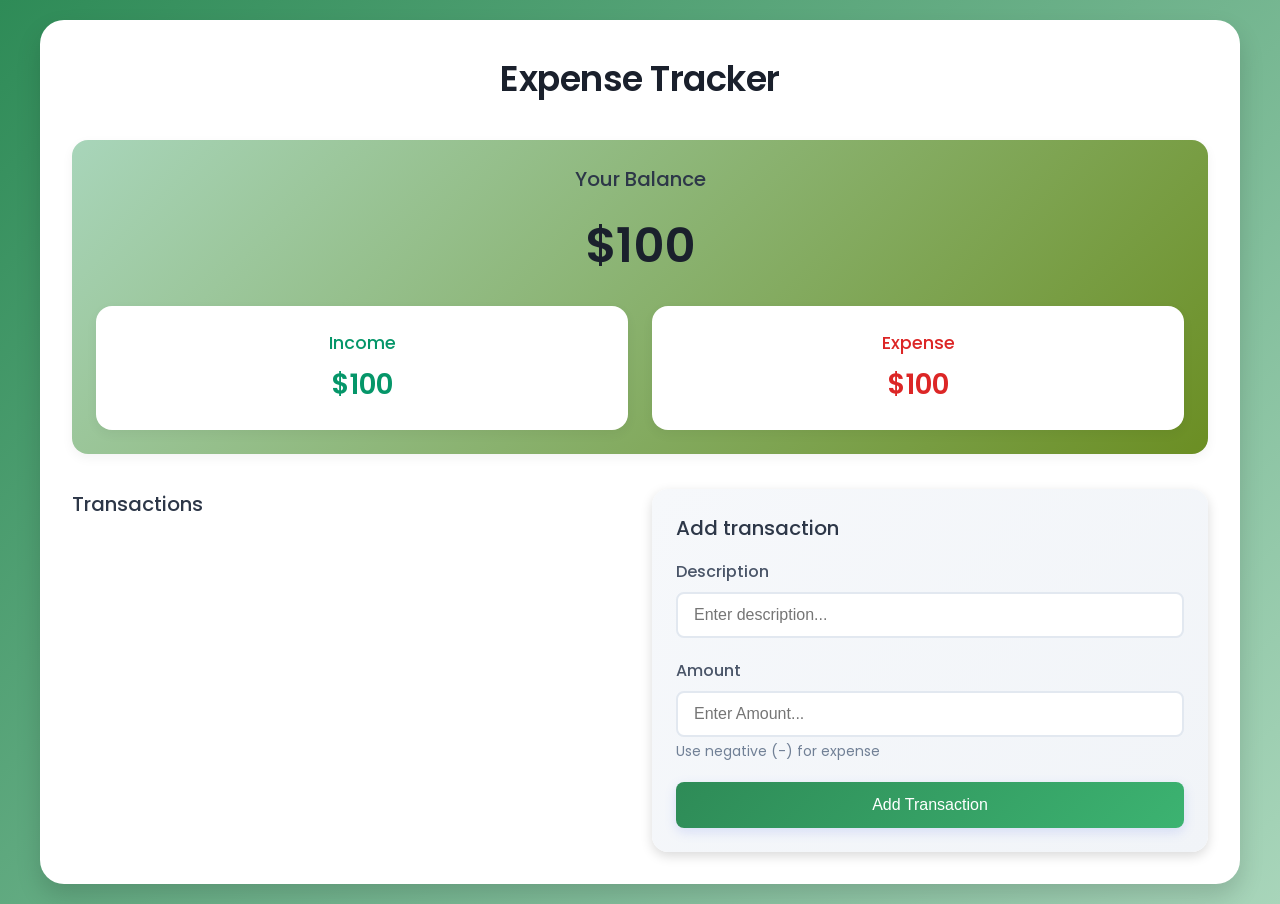
==== index.html @ af4ee6f5 "Initial commit" ====
<!doctype html>
<html lang="en">
  <head>
    <meta charset="UTF-8" />
    <meta name="viewport" content="width=device-width, initial-scale=1.0" />
    <title>Expense tracker</title>
    <link rel="stylesheet" href="style.css" />
    <link
      href="https://fonts.googleapis.com/css?family=Poppins:100,100italic,200,200italic,300,300italic,regular,italic,500,500italic,600,600italic,700,700italic,800,800italic,900,900italic"
      rel="stylesheet"
    />
  </head>
  <body>
    <div class="container">
      <h1>Expense Tracker</h1>

      <div class="balance-container">
        <h2>Your Balance</h2>
        <h1 id="balance">$100</h1>

        <div class="summary">
          <div class="income">
            <h3>Income</h3>
            <p id="income-amount">$100</p>
          </div>
          <div class="expenses">
            <h3>Expense</h3>
            <p id="expense-amount">$100</p>
          </div>
        </div>
      </div>

      <div class="main-content">

        <div class="transaction-container">
          <h2>Transactions</h2>
          <ul id="transaction-list"></ul>
        </div>

        <div class="form-container">
          <h2>Add transaction</h2>

          <form id="transaction-form">
            <div class="form-group">
              <label for="description">Description</label>
              <input
                type="text"
                id="description"
                placeholder="Enter description..."
                required
              />
            </div>

            <div class="form-group">
              <label for="amount">Amount</label>
              <input
                type="number"
                id="amount"
                placeholder="Enter Amount..."
                required
              />
              <small>Use negative (-) for expense</small>
            </div>

            <button type="submit">Add Transaction</button>
          </form>
        </div>
      </div>
    </div>

    <script src="index.js"></script>
  </body>
</html>
---- style.css ----
* {
  margin: 0;
  padding: 0;
  box-sizing: border-box;
}

body {
  background: linear-gradient(135deg, #2e8b57, #a8d5ba);
  min-height: 100vh;
  font-family: "Poppins", sans-serif;
  display: flex;
  align-items: center;
  justify-content: center;
  padding: 20px;
  color: #2d3436;
}

.container {
  width: 100%;
  max-width: 1200px;
  background-color: #fff;
  padding: 2rem;
  border-radius: 24px;
  box-shadow: 0 12px 24px rgba(0, 0, 0, 0.15);
}

h1 {
  text-align: center;
  color: #1a202c;
  margin-bottom: 35px;
  font-size: 2.2rem;
  font-weight: 600;
  letter-spacing: -0.5px;
}

h2 {
  color: #2d3748;
  margin-bottom: 1rem;
  font-size: 1.25rem;
  font-weight: 500;
}

.balance-container {
  text-align: center;
  margin-bottom: 35px;
  padding: 24px;
  background: linear-gradient(135deg, #a8d5ba, #6b8e23);
  border-radius: 1rem;
  box-shadow: 0 4px 12px rgba(0, 0, 0, 0.05);
}

.balance-container h1 {
  font-size: 3rem;
  margin: 15px 0;
}

.summary {
  display: grid;
  grid-template-columns: 1fr 1fr;
  gap: 24px;
  margin-top: 24px;
}

.main-content {
  display: grid;
  grid-template-columns: 1fr 1fr;
  gap: 24px;
}

.income,
.expenses {
  background-color: white;
  padding: 24px;
  border-radius: 1rem;
  box-shadow: 0 4px 12px rgba(0, 0, 0, 0.05);
  transition: transform 0.2s ease;
}

.income:hover,
.expenses:hover {
  transform: translateY(-2px);
}

.income h3 {
  color: #059669;
  font-size: 1.1rem;
  font-weight: 500;
}

.expenses h3 {
  color: #dc2626;
  font-size: 1.1rem;
  font-weight: 500;
}

.income p,
.expenses p {
  margin-top: 8px;
  font-size: 1.75rem;
  font-weight: 600;
}

.income p {
  color: #059669;
}

.expenses p {
  color: #dc2626;
}

.transaction-container {
  height: 100%;
  display: flex;
  flex-direction: column;
}

#transaction-list {
  list-style: none;
  max-height: 500px;
  overflow-y: auto;
  padding-right: 8px;
  flex-grow: 1;
}

#transaction-list::-webkit-scrollbar {
  width: 8px;
}

#transaction-list::-webkit-scrollbar-track {
  /* track is the bg of the scrollbar */
  background-color: #f1f1f1;
  border-radius: 4px;
}
#transaction-list::-webkit-scrollbar-thumb {
  /* thumb is the draggble part of the scrollbar */
  background-color: #cbd5e0;
  border-radius: 4px;
}
#transaction-list::-webkit-scrollbar-thumb:hover {
  background-color: #a0aec0;
}

.transaction {
  display: flex;
  justify-content: space-between;
  align-items: center;
  padding: 1rem 1.2rem;
  margin-bottom: 12px;
  border-radius: 12px;
  background-color: #fff;
  box-shadow: 0 2px 8px rgba(0, 0, 0, 0.05);
  transition: all 0.2s ease;
  border-right: 5px solid;
  animation: slideIn 0.3s ease;
}

@keyframes slideIn {
  from {
    opacity: 0;
    transform: translateX(-20px);
  }

  to {
    opacity: 1;
    transform: translateX(0px);
  }
}

.transaction:hover {
  transform: translateX(4px);
  box-shadow: 0 4px 12px rgba(0, 0, 0, 0.1);
}

.transaction.income {
  border-right-color: #059669;
}

.transaction.expense {
  border-right-color: #dc2626;
}

.transaction .delete-btn {
  background: none;
  border: none;
  color: #dc2626;
  cursor: pointer;
  font-size: 1.4rem;
  opacity: 0;
  transition: all 0.2s ease;
  padding: 4px 8px;
  border-radius: 4px;
  margin-left: 12px;
}

.transaction:hover .delete-btn {
  opacity: 1;
}

.transaction .delete-btn:hover {
  background-color: #fee2e2;
  transform: scale(1.1);
}

.form-container {
  background: linear-gradient(135deg, #f6f8fb, #f1f4f8);
  padding: 24px;
  border-radius: 16px;
  box-shadow: 0 4px 12px rgba(0, 0, 0, 0.15);
  height: 100%;
  display: flex;
  flex-direction: column;
}

.form-container form {
  height: 100%;
  display: flex;
  flex-direction: column;
}

.form-group {
  margin-bottom: 20px;
}

label {
  display: block;
  margin-bottom: 8px;
  color: #4a5568;
  font-weight: 500;
}

input {
  width: 100%;
  padding: 12px 16px;
  border: 2px solid #e2e8f0;
  border-radius: 8px;
  font-size: 1rem;
  transition: all 0.2s ease;
  background-color: white;
}

input:focus {
  outline: none;
  border-color: #667eea;
  box-shadow: 0 0 0 3px rgba(102, 126, 234, 0.1);
}

input:hover {
  border-color: #cbd5e0;
}

small {
  color: #718096;
  font-size: 0.875rem;
  margin-top: 4px;
  display: block;
}

button[type="submit"] {
  width: 100%;
  padding: 14px;
  background: linear-gradient(135deg, #2e8b57 0%, #3cb371 100%);
  color: white;
  border: none;
  border-radius: 8px;
  cursor: pointer;
  font-size: 1rem;
  font-weight: 500;
  transition: all 0.2s ease;
  box-shadow: 0 4px 12px rgba(102, 126, 234, 0.2);
  margin-top: auto;
}

button[type="submit"]:hover {
  transform: translateY(-2px);
  box-shadow: 0 6px 16px rgba(102, 126, 234, 0.3);
}

button[type="submit"]:active {
  transform: translateY(0);
}

/* responsiveness */

@media (max-width: 900px) {
  .main-content {
    grid-template-columns: 1fr;
  }

  #transaction-list {
    max-height: 300px;
  }
}

@media (max-width: 480px) {
  .container {
    padding: 24px;
  }

  .summary {
    grid-template-columns: 1fr;
    gap: 16px;
  }

  .balance-container h1 {
    font-size: 2.5rem;
  }

  .income p,
  .expenses p {
    font-size: 1.5rem;
  }

  .transaction {
    padding: 14px 16px;
  }

  h1 {
    font-size: 1.8rem;
  }
}
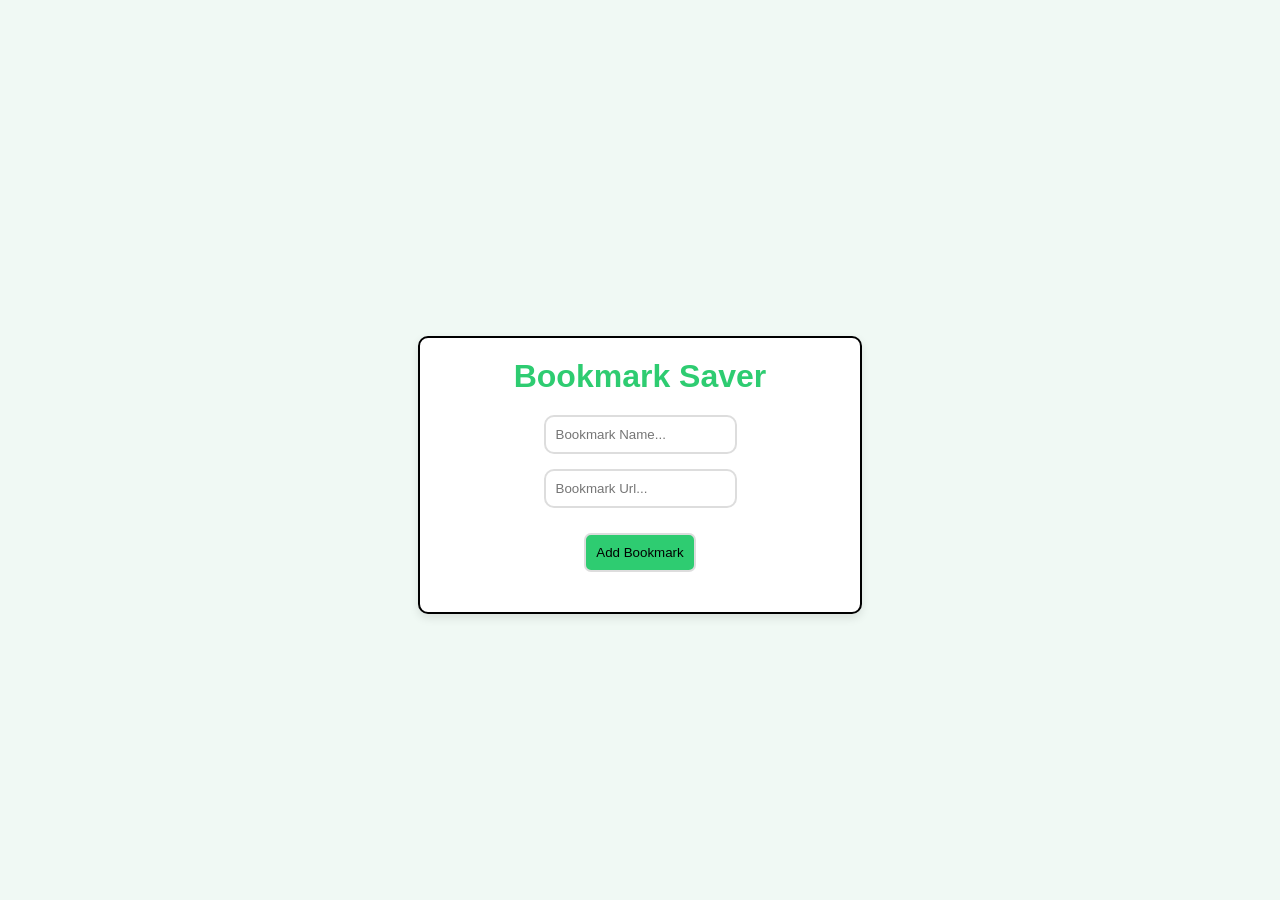
==== commit f0bf9c79: "Add files via upload" ====
--- a/index.html
+++ b/index.html
@@ -1,73 +1,32 @@
-<!doctype html>
-<html lang="en">
-  <head>
-    <meta charset="UTF-8" />
-    <meta name="viewport" content="width=device-width, initial-scale=1.0" />
-    <title>Expense tracker</title>
-    <link rel="stylesheet" href="style.css" />
-    <link
-      href="https://fonts.googleapis.com/css?family=Poppins:100,100italic,200,200italic,300,300italic,regular,italic,500,500italic,600,600italic,700,700italic,800,800italic,900,900italic"
-      rel="stylesheet"
-    />
-  </head>
-  <body>
-    <div class="container">
-      <h1>Expense Tracker</h1>
-
-      <div class="balance-container">
-        <h2>Your Balance</h2>
-        <h1 id="balance">$100</h1>
-
-        <div class="summary">
-          <div class="income">
-            <h3>Income</h3>
-            <p id="income-amount">$100</p>
-          </div>
-          <div class="expenses">
-            <h3>Expense</h3>
-            <p id="expense-amount">$100</p>
-          </div>
-        </div>
-      </div>
-
-      <div class="main-content">
-
-        <div class="transaction-container">
-          <h2>Transactions</h2>
-          <ul id="transaction-list"></ul>
-        </div>
-
-        <div class="form-container">
-          <h2>Add transaction</h2>
-
-          <form id="transaction-form">
-            <div class="form-group">
-              <label for="description">Description</label>
-              <input
-                type="text"
-                id="description"
-                placeholder="Enter description..."
-                required
-              />
-            </div>
-
-            <div class="form-group">
-              <label for="amount">Amount</label>
-              <input
-                type="number"
-                id="amount"
-                placeholder="Enter Amount..."
-                required
-              />
-              <small>Use negative (-) for expense</small>
-            </div>
-
-            <button type="submit">Add Transaction</button>
-          </form>
-        </div>
-      </div>
-    </div>
-
-    <script src="index.js"></script>
-  </body>
-</html>
+<!doctype html>
+<html lang="en">
+  <head>
+    <meta charset="UTF-8" />
+    <meta name="viewport" content="width=device-width, initial-scale=1.0" />
+    <title>Bookmark Saver</title>
+    <link rel="stylesheet" href="style.css" />
+  </head>
+  <body>
+    <div class="app-container">
+      <h1>Bookmark Saver</h1>
+      <div class="input-container">
+        <input
+          type="text"
+          placeholder="Bookmark Name..."
+          id="bookmark-name"
+          required
+        />
+        <input
+          type="text"
+          placeholder="Bookmark Url..."
+          id="bookmark-url"
+          required
+        />
+        <button id="add-bookmark">Add Bookmark</button>
+      </div>
+
+      <ul class="bookmark-list" id="bookmark-list"></ul>
+    </div>
+  </body>
+  <script src="index.js"></script>
+</html>
--- a/style.css
+++ b/style.css
@@ -1,320 +1,96 @@
-* {
-  margin: 0;
-  padding: 0;
-  box-sizing: border-box;
-}
-
-body {
-  background: linear-gradient(135deg, #2e8b57, #a8d5ba);
-  min-height: 100vh;
-  font-family: "Poppins", sans-serif;
-  display: flex;
-  align-items: center;
-  justify-content: center;
-  padding: 20px;
-  color: #2d3436;
-}
-
-.container {
-  width: 100%;
-  max-width: 1200px;
-  background-color: #fff;
-  padding: 2rem;
-  border-radius: 24px;
-  box-shadow: 0 12px 24px rgba(0, 0, 0, 0.15);
-}
-
-h1 {
-  text-align: center;
-  color: #1a202c;
-  margin-bottom: 35px;
-  font-size: 2.2rem;
-  font-weight: 600;
-  letter-spacing: -0.5px;
-}
-
-h2 {
-  color: #2d3748;
-  margin-bottom: 1rem;
-  font-size: 1.25rem;
-  font-weight: 500;
-}
-
-.balance-container {
-  text-align: center;
-  margin-bottom: 35px;
-  padding: 24px;
-  background: linear-gradient(135deg, #a8d5ba, #6b8e23);
-  border-radius: 1rem;
-  box-shadow: 0 4px 12px rgba(0, 0, 0, 0.05);
-}
-
-.balance-container h1 {
-  font-size: 3rem;
-  margin: 15px 0;
-}
-
-.summary {
-  display: grid;
-  grid-template-columns: 1fr 1fr;
-  gap: 24px;
-  margin-top: 24px;
-}
-
-.main-content {
-  display: grid;
-  grid-template-columns: 1fr 1fr;
-  gap: 24px;
-}
-
-.income,
-.expenses {
-  background-color: white;
-  padding: 24px;
-  border-radius: 1rem;
-  box-shadow: 0 4px 12px rgba(0, 0, 0, 0.05);
-  transition: transform 0.2s ease;
-}
-
-.income:hover,
-.expenses:hover {
-  transform: translateY(-2px);
-}
-
-.income h3 {
-  color: #059669;
-  font-size: 1.1rem;
-  font-weight: 500;
-}
-
-.expenses h3 {
-  color: #dc2626;
-  font-size: 1.1rem;
-  font-weight: 500;
-}
-
-.income p,
-.expenses p {
-  margin-top: 8px;
-  font-size: 1.75rem;
-  font-weight: 600;
-}
-
-.income p {
-  color: #059669;
-}
-
-.expenses p {
-  color: #dc2626;
-}
-
-.transaction-container {
-  height: 100%;
-  display: flex;
-  flex-direction: column;
-}
-
-#transaction-list {
-  list-style: none;
-  max-height: 500px;
-  overflow-y: auto;
-  padding-right: 8px;
-  flex-grow: 1;
-}
-
-#transaction-list::-webkit-scrollbar {
-  width: 8px;
-}
-
-#transaction-list::-webkit-scrollbar-track {
-  /* track is the bg of the scrollbar */
-  background-color: #f1f1f1;
-  border-radius: 4px;
-}
-#transaction-list::-webkit-scrollbar-thumb {
-  /* thumb is the draggble part of the scrollbar */
-  background-color: #cbd5e0;
-  border-radius: 4px;
-}
-#transaction-list::-webkit-scrollbar-thumb:hover {
-  background-color: #a0aec0;
-}
-
-.transaction {
-  display: flex;
-  justify-content: space-between;
-  align-items: center;
-  padding: 1rem 1.2rem;
-  margin-bottom: 12px;
-  border-radius: 12px;
-  background-color: #fff;
-  box-shadow: 0 2px 8px rgba(0, 0, 0, 0.05);
-  transition: all 0.2s ease;
-  border-right: 5px solid;
-  animation: slideIn 0.3s ease;
-}
-
-@keyframes slideIn {
-  from {
-    opacity: 0;
-    transform: translateX(-20px);
-  }
-
-  to {
-    opacity: 1;
-    transform: translateX(0px);
-  }
-}
-
-.transaction:hover {
-  transform: translateX(4px);
-  box-shadow: 0 4px 12px rgba(0, 0, 0, 0.1);
-}
-
-.transaction.income {
-  border-right-color: #059669;
-}
-
-.transaction.expense {
-  border-right-color: #dc2626;
-}
-
-.transaction .delete-btn {
-  background: none;
-  border: none;
-  color: #dc2626;
-  cursor: pointer;
-  font-size: 1.4rem;
-  opacity: 0;
-  transition: all 0.2s ease;
-  padding: 4px 8px;
-  border-radius: 4px;
-  margin-left: 12px;
-}
-
-.transaction:hover .delete-btn {
-  opacity: 1;
-}
-
-.transaction .delete-btn:hover {
-  background-color: #fee2e2;
-  transform: scale(1.1);
-}
-
-.form-container {
-  background: linear-gradient(135deg, #f6f8fb, #f1f4f8);
-  padding: 24px;
-  border-radius: 16px;
-  box-shadow: 0 4px 12px rgba(0, 0, 0, 0.15);
-  height: 100%;
-  display: flex;
-  flex-direction: column;
-}
-
-.form-container form {
-  height: 100%;
-  display: flex;
-  flex-direction: column;
-}
-
-.form-group {
-  margin-bottom: 20px;
-}
-
-label {
-  display: block;
-  margin-bottom: 8px;
-  color: #4a5568;
-  font-weight: 500;
-}
-
-input {
-  width: 100%;
-  padding: 12px 16px;
-  border: 2px solid #e2e8f0;
-  border-radius: 8px;
-  font-size: 1rem;
-  transition: all 0.2s ease;
-  background-color: white;
-}
-
-input:focus {
-  outline: none;
-  border-color: #667eea;
-  box-shadow: 0 0 0 3px rgba(102, 126, 234, 0.1);
-}
-
-input:hover {
-  border-color: #cbd5e0;
-}
-
-small {
-  color: #718096;
-  font-size: 0.875rem;
-  margin-top: 4px;
-  display: block;
-}
-
-button[type="submit"] {
-  width: 100%;
-  padding: 14px;
-  background: linear-gradient(135deg, #2e8b57 0%, #3cb371 100%);
-  color: white;
-  border: none;
-  border-radius: 8px;
-  cursor: pointer;
-  font-size: 1rem;
-  font-weight: 500;
-  transition: all 0.2s ease;
-  box-shadow: 0 4px 12px rgba(102, 126, 234, 0.2);
-  margin-top: auto;
-}
-
-button[type="submit"]:hover {
-  transform: translateY(-2px);
-  box-shadow: 0 6px 16px rgba(102, 126, 234, 0.3);
-}
-
-button[type="submit"]:active {
-  transform: translateY(0);
-}
-
-/* responsiveness */
-
-@media (max-width: 900px) {
-  .main-content {
-    grid-template-columns: 1fr;
-  }
-
-  #transaction-list {
-    max-height: 300px;
-  }
-}
-
-@media (max-width: 480px) {
-  .container {
-    padding: 24px;
-  }
-
-  .summary {
-    grid-template-columns: 1fr;
-    gap: 16px;
-  }
-
-  .balance-container h1 {
-    font-size: 2.5rem;
-  }
-
-  .income p,
-  .expenses p {
-    font-size: 1.5rem;
-  }
-
-  .transaction {
-    padding: 14px 16px;
-  }
-
-  h1 {
-    font-size: 1.8rem;
-  }
+*{
+    font-family: 'Segoe UI', Tahoma, Geneva, Verdana, sans-serif;
+    margin: 0;
+    padding: 0;
+}
+
+body{
+    font-family: 'Segoe UI', Tahoma, Geneva, Verdana, sans-serif;
+    color: #333;
+    background-color: #f0f9f4;
+    display: flex;
+    justify-content: center;align-items: center;
+    flex-direction: row;
+    height: 100vh;   
+}
+
+
+.app-container{
+    background-color: white;
+    margin-top: 50px;
+    padding: 20px;
+    border-radius: 10px;
+    max-width: 600px;
+    border: 2px solid black;
+    box-shadow: 0 4px 10px rgba(0, 0, 0, 0.1);
+    max-width: 400px;
+    width: 90% ;
+    text-align: center;
+}
+
+h1{
+    color: #2ecc71;
+    margin-bottom: 20px;
+     
+}
+
+.input-container{
+    display: flex;
+    justify-content: center;
+    align-items: center;
+    flex-direction: column;
+    gap: 15px;
+    margin-bottom: 20px;
+}
+
+input{
+    padding:10px;
+    border-radius: 10px;
+    border: 2px solid  #ddd;
+}
+
+button{
+    padding: 10px;
+    border-radius: 7px;
+    margin-top: 10px;
+    background-color: #2ecc71;
+    border: 2px solid #ddd;
+    cursor: pointer;
+    transition:background-color 0.3s ease-in-out;
+}
+
+button:hover{
+    background-color: #27ae60;
+}
+
+#bookmark-list{
+    list-style: none;
+    padding: 0;
+}
+
+#bookmark-list li{
+    background-color: #fff;
+    padding: 10px;
+    border: 1px solid #ddd;
+    border-radius: 4px;
+    margin-bottom: 10px;
+    display: flex;
+    justify-content: space-between;
+    align-items: center;
+}
+
+#bookmark-list a{
+    color: #2ecc71;
+    text-decoration: none;
+
+}
+
+#bookmark-list btn{
+    background-color: #be3526;
+    padding: 5px 10px;
+   
+}
+
+#bookmark-list btn:hover{
+        background-color: #c0392b;
 }
